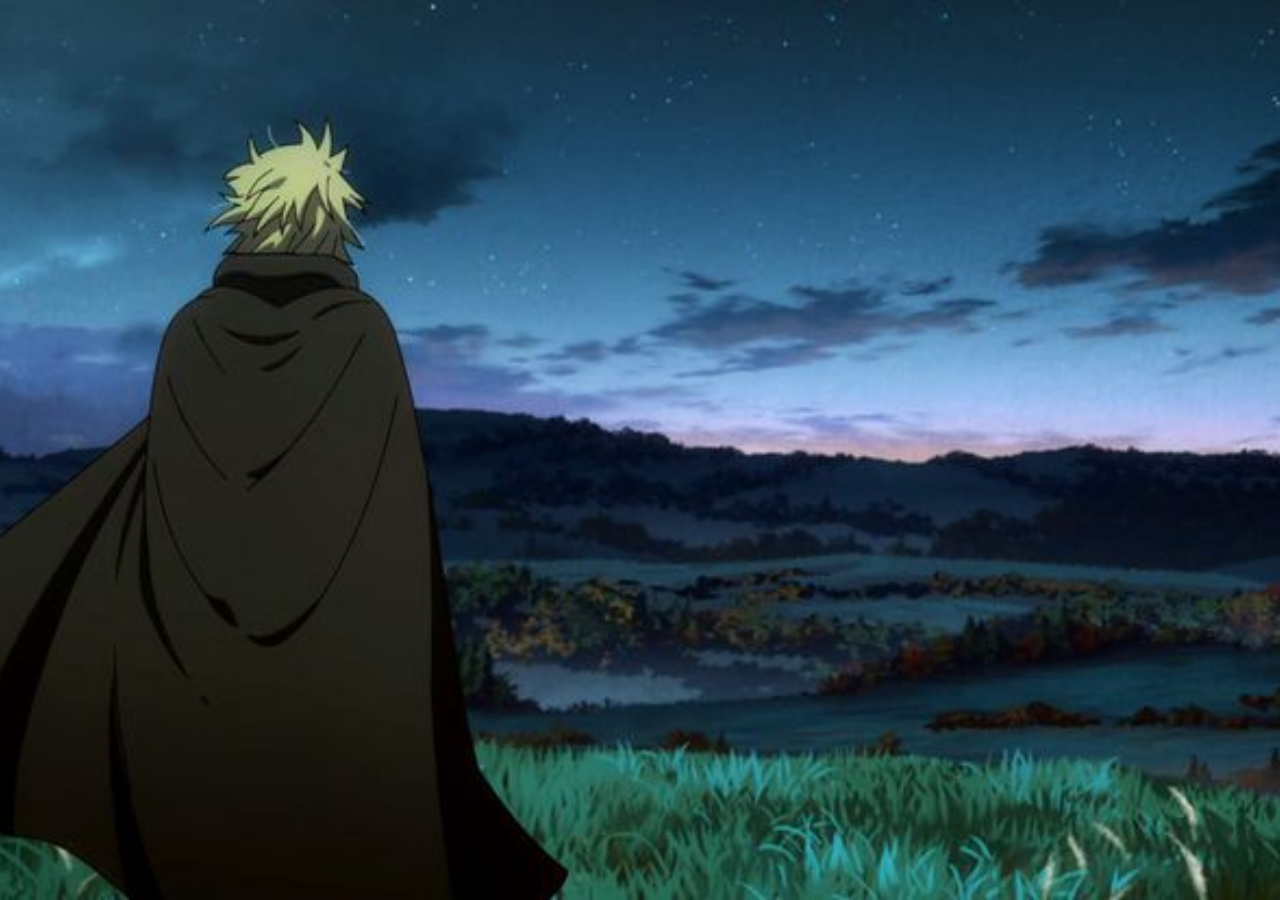
==== index.html @ 5a813673 "Fond d'écran" ====
<!DOCTYPE html>
<html lang="en">
<head>
    <meta charset="UTF-8">
    <meta name="viewport" content="width=device-width, initial-scale=1.0">
    <title>Document</title>
    <link rel="stylesheet" href="styles/styles.css">
</head>
<body>
    <header> 
     <img class="Vinland" src="img/Vinland.jpg" alt="Fond d'écran de Vinland Saga">
    </header>
</body>
</html>
---- styles/styles.css ----
html, body {
    height: 100%;
    margin: 0;
}

header {
    width: 100vw;
    height: 100vh;
    overflow: hidden;
}

.Vinland {
    display: block;
    width: 100%;
    height: 100%;
    object-fit: cover; /* conserve le ratio et couvre toute la zone */
}
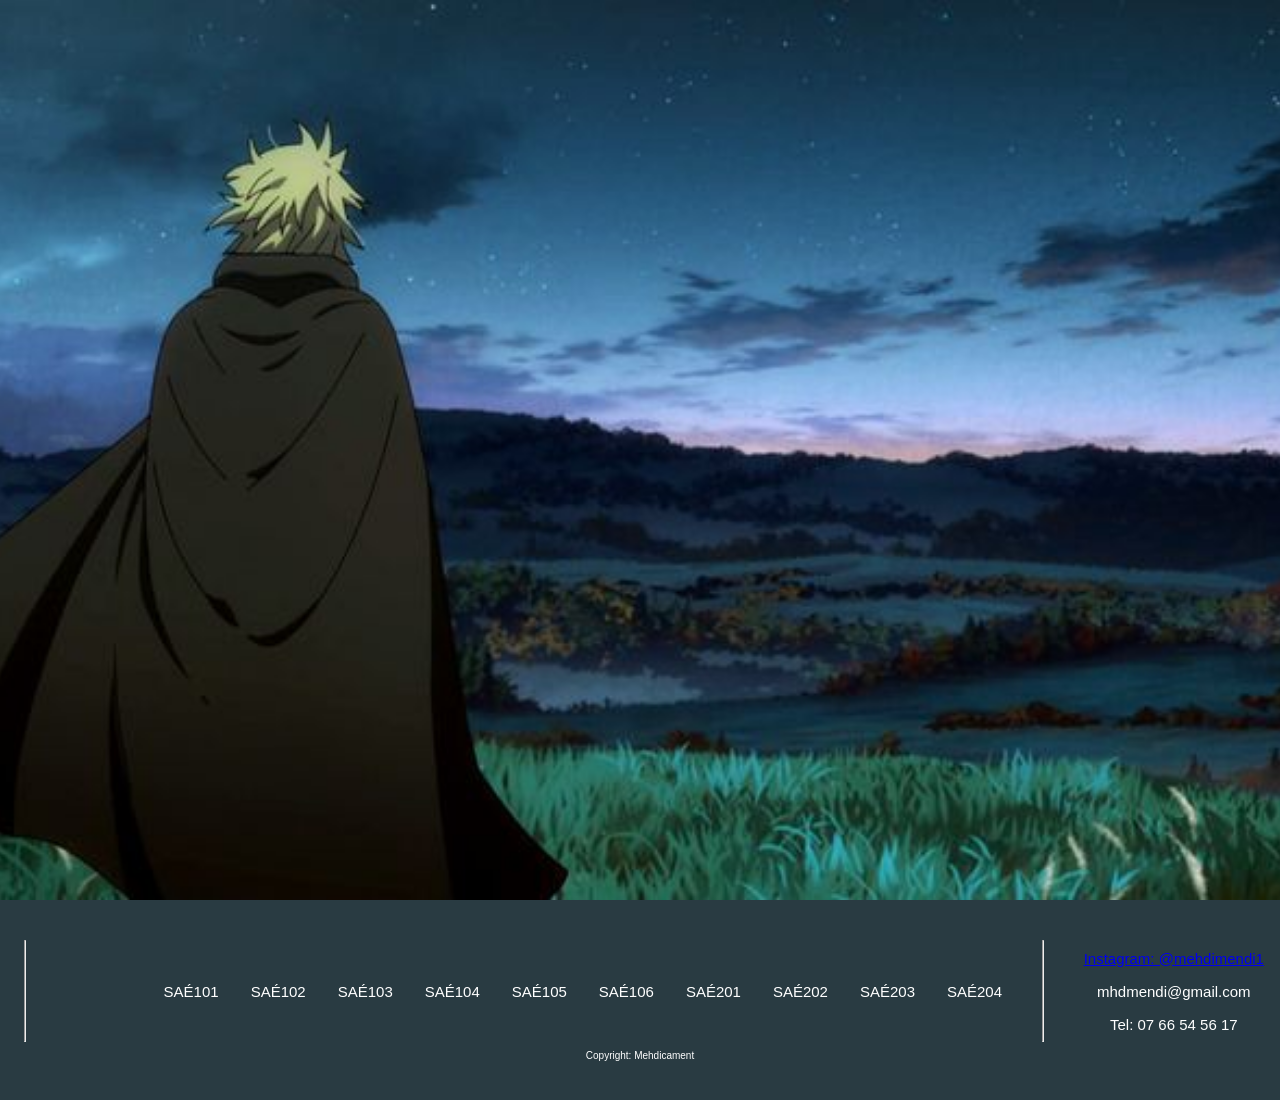
==== commit b8a3bbb7: "Modif taille" ====
--- a/index.html
+++ b/index.html
@@ -10,5 +10,37 @@
     <header> 
      <img class="Vinland" src="img/Vinland.jpg" alt="Fond d'écran de Vinland Saga">
     </header>
+    <!-- FOOTER -->
+    <footer>
+        <div class="flexfooter">
+            <div class="footerbutton1">
+
+
+            </div>
+            <hr class="blanc">
+            <div class="footersae">
+                <a href="sae.html?number=SAE1.01"><button class="footerelement">SAÉ101</button></a>
+                <a href="sae.html?number=SAE1.02"><button class="footerelement">SAÉ102</button></a>
+                <a href="sae.html?number=SAE1.03"><button class="footerelement">SAÉ103</button></a>
+                <a href="sae.html?number=SAE1.04"><button class="footerelement">SAÉ104</button></a>
+                <a href="sae.html?number=SAE1.05"><button class="footerelement">SAÉ105</button></a>
+                <a href="sae.html?number=SAE1.06"><button class="footerelement">SAÉ106</button></a>
+                <a href="sae.html?number=SAE2.01"><button class="footerelement">SAÉ201</button></a>
+                <a href="sae.html?number=SAE2.02"><button class="footerelement">SAÉ202</button></a>
+                <a href="sae.html?number=SAE2.03"><button class="footerelement">SAÉ203</button></a>
+                <a href="sae.html?number=SAE2.04"><button class="footerelement">SAÉ204</button></a>
+            </div>
+            <hr class="blanc">
+            <div class="footerbutton1">
+                <div class="footerelement"> <a href="https://www.instagram.com/mehdimendi1/">Instagram: @mehdimendi1</a></div>
+                <div class="footerelement">mhdmendi@gmail.com</div>
+                <div class="footerelement"> Tel: 07 66 54 56 17</div>
+            </div>
+        </div>
+        <div class="cr">Copyright: Mehdicament</div>
+    </footer>
+    <script src="js/dataSAE.js"></script>
+    <script src="js/scriptSAE.js"></script>
+    <script src="js/scriptbutton.js"></script>
 </body>
 </html>
--- a/styles/styles.css
+++ b/styles/styles.css
@@ -14,4 +14,56 @@
     width: 100%;
     height: 100%;
     object-fit: cover; /* conserve le ratio et couvre toute la zone */
+}
+footer {
+    /* margin-top: 128px; */
+    height: 200px;
+    background-color: #293B42;
+}
+
+.footerelement {
+    font-family: Arial, Helvetica, sans-serif;
+    color: white;
+    background-color: #293B42;
+    padding: 8px 16px;
+    border: 0px;
+    font-size: 15px;
+    cursor: pointer;
+    transition: 0.2s ease-in-out;
+}
+
+.footerelement:hover {
+    transform: translateY(-4px);
+}
+
+.footersae {
+    display: flex;
+    justify-content: center;
+    margin-left: 98px;
+}
+.footerbutton1 {
+    text-align: center;
+}
+
+.flexfooter {
+    display: flex;
+    justify-content: space-around;
+    align-items: center;
+    padding-top: 32px;
+}
+
+.cr {
+    text-align: center;
+    color: white;
+    font-family: Arial, Helvetica, sans-serif;
+    font-size: 10px;
+}
+
+.blanc {
+    background-color: white;
+    height: 100px;
+}
+
+img{
+    width: 100%;
 }
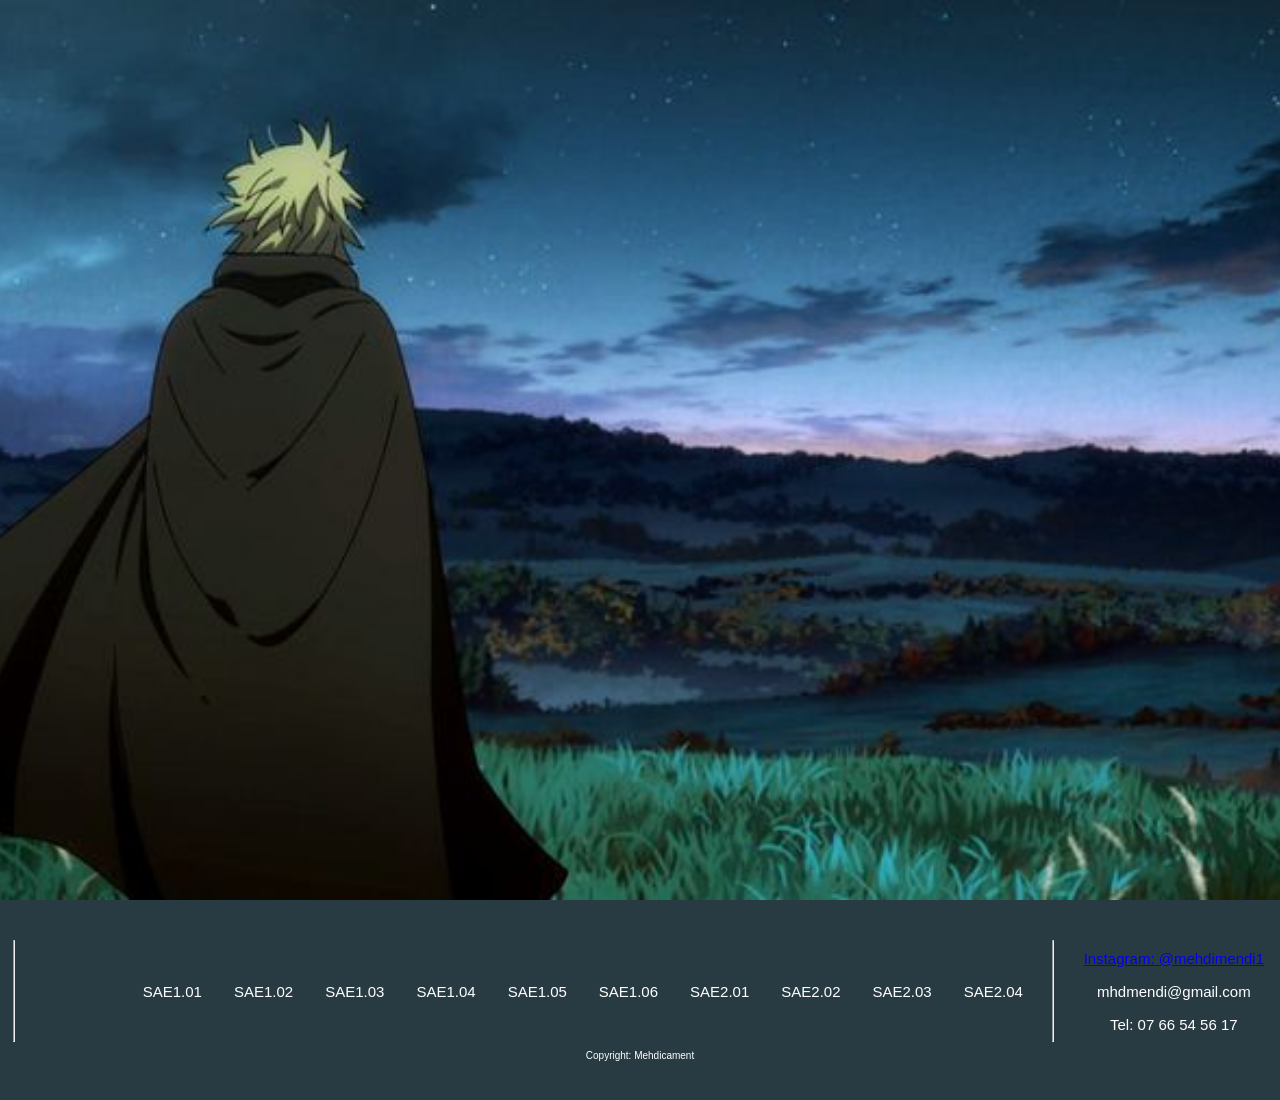
==== commit 5a5d28ea: "Ajout du JS Data.js + SAE" ====
--- a/index.html
+++ b/index.html
@@ -19,16 +19,6 @@
             </div>
             <hr class="blanc">
             <div class="footersae">
-                <a href="sae.html?number=SAE1.01"><button class="footerelement">SAÉ101</button></a>
-                <a href="sae.html?number=SAE1.02"><button class="footerelement">SAÉ102</button></a>
-                <a href="sae.html?number=SAE1.03"><button class="footerelement">SAÉ103</button></a>
-                <a href="sae.html?number=SAE1.04"><button class="footerelement">SAÉ104</button></a>
-                <a href="sae.html?number=SAE1.05"><button class="footerelement">SAÉ105</button></a>
-                <a href="sae.html?number=SAE1.06"><button class="footerelement">SAÉ106</button></a>
-                <a href="sae.html?number=SAE2.01"><button class="footerelement">SAÉ201</button></a>
-                <a href="sae.html?number=SAE2.02"><button class="footerelement">SAÉ202</button></a>
-                <a href="sae.html?number=SAE2.03"><button class="footerelement">SAÉ203</button></a>
-                <a href="sae.html?number=SAE2.04"><button class="footerelement">SAÉ204</button></a>
             </div>
             <hr class="blanc">
             <div class="footerbutton1">
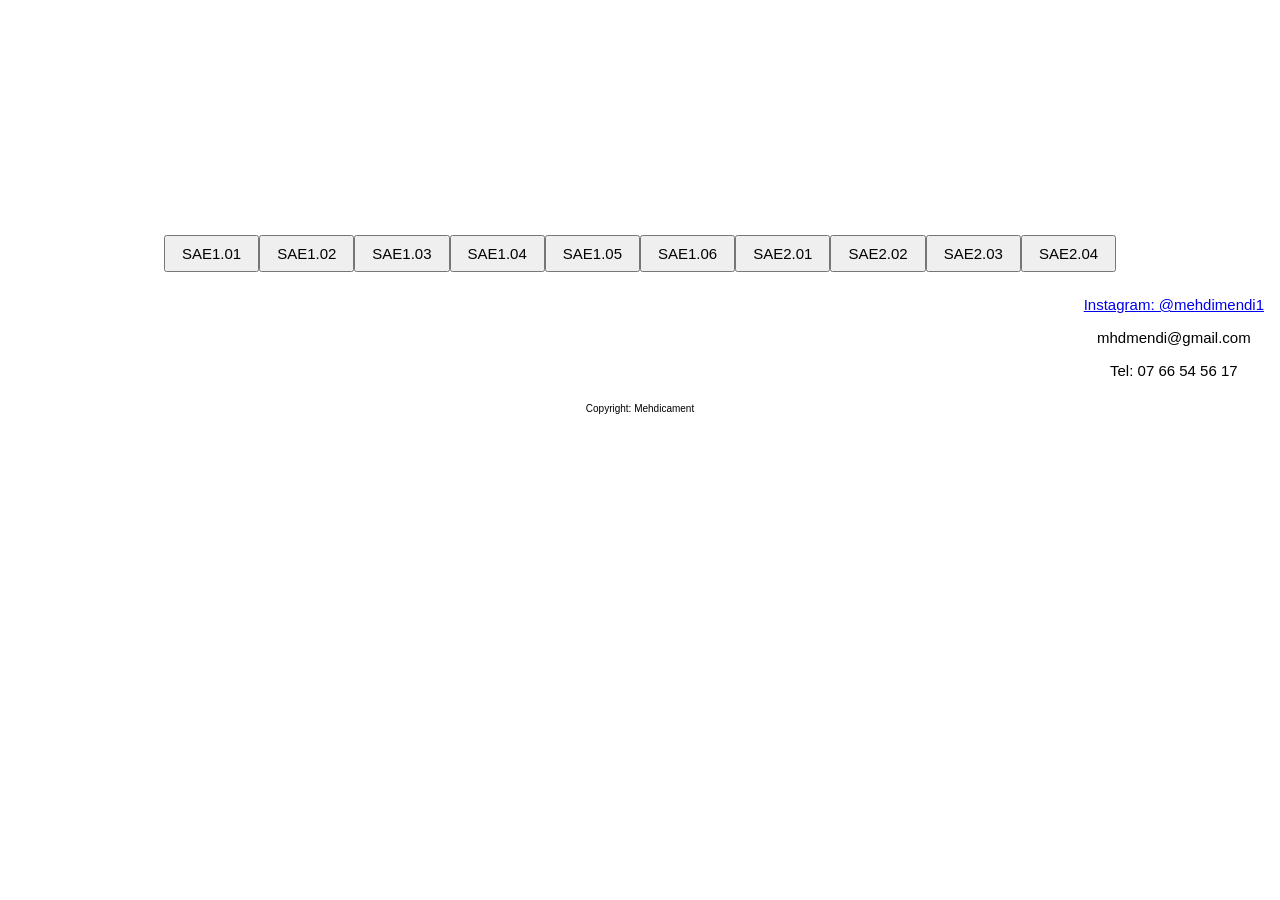
==== commit 8653c57d: "CSS update vidéo + footer" ====
--- a/index.html
+++ b/index.html
@@ -7,9 +7,11 @@
     <link rel="stylesheet" href="styles/styles.css">
 </head>
 <body>
-    <header> 
-     <img class="Vinland" src="img/Vinland.jpg" alt="Fond d'écran de Vinland Saga">
-    </header>
+        <video class="vinland" autoplay muted loop>
+    <source src="img/Vinland Saga 4K  Vinland Saga Live Wallpaper.mp4" type="video/mp4">
+</video>
+
+
     <!-- FOOTER -->
     <footer>
         <div class="flexfooter">
--- a/styles/styles.css
+++ b/styles/styles.css
@@ -3,6 +3,7 @@
     margin: 0;
 }
 
+/* Conteneur vidéo */
 header {
     width: 100vw;
     height: 100vh;
@@ -15,18 +16,20 @@
     height: 100%;
     object-fit: cover; /* conserve le ratio et couvre toute la zone */
 }
-footer {
-    /* margin-top: 128px; */
-    height: 200px;
-    background-color: #293B42;
 }
 
+/* Footer */
+footer {
+    background-color: #293B42;
+    max-width: 100vw;
+    padding: 16px;
+    color: white;
+}
+
+/* Éléments du footer */
 .footerelement {
     font-family: Arial, Helvetica, sans-serif;
-    color: white;
-    background-color: #293B42;
     padding: 8px 16px;
-    border: 0px;
     font-size: 15px;
     cursor: pointer;
     transition: 0.2s ease-in-out;
@@ -36,11 +39,12 @@
     transform: translateY(-4px);
 }
 
+/* Organisation */
 .footersae {
     display: flex;
     justify-content: center;
-    margin-left: 98px;
 }
+
 .footerbutton1 {
     text-align: center;
 }
@@ -50,20 +54,34 @@
     justify-content: space-around;
     align-items: center;
     padding-top: 32px;
+    flex-wrap: wrap;
+    gap: 16px;
 }
 
 .cr {
     text-align: center;
-    color: white;
     font-family: Arial, Helvetica, sans-serif;
     font-size: 10px;
+    margin-top: 16px;
 }
 
+/* Ligne blanche de séparation */
 .blanc {
     background-color: white;
-    height: 100px;
+    height: 1px;
+    border: none;
+    width: 80%;
+    margin: 16px auto;
 }
 
-img{
+/* Images */
+img {
     width: 100%;
+}
+
+/* Responsive : footer en colonne sur mobile */
+@media (max-width: 768px) {
+    .flexfooter {
+        flex-direction: column;
+    }
 }
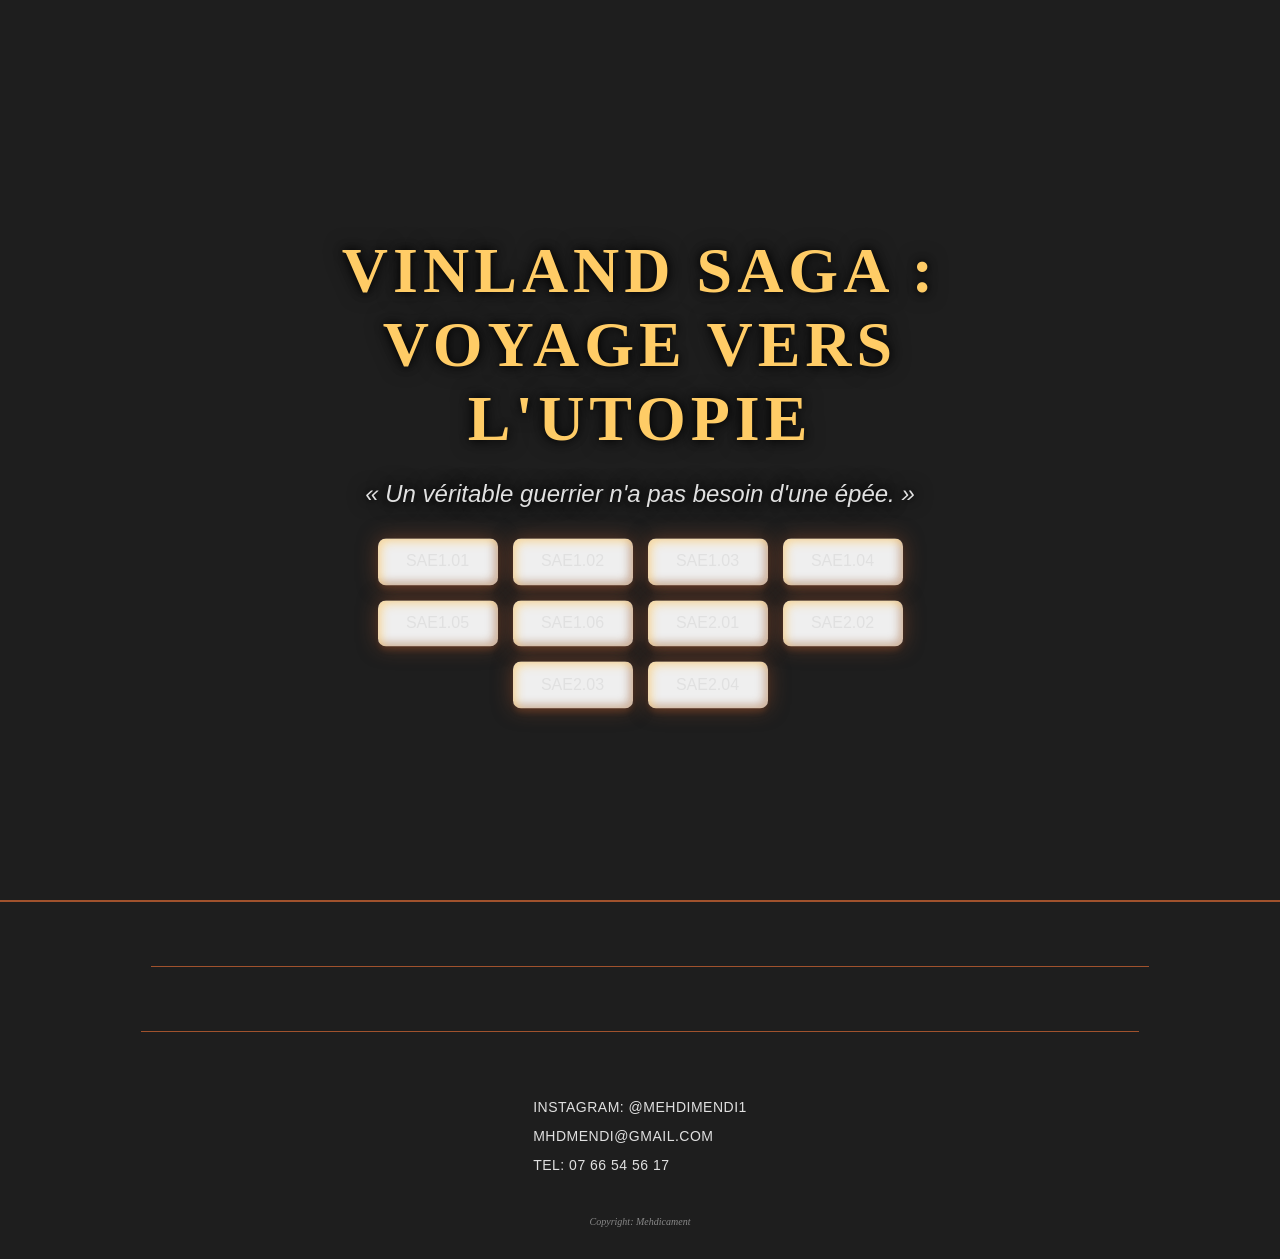
==== commit 2950687c: "modif du css/js/html" ====
--- a/index.html
+++ b/index.html
@@ -3,26 +3,43 @@
 <head>
     <meta charset="UTF-8">
     <meta name="viewport" content="width=device-width, initial-scale=1.0">
-    <title>Document</title>
-    <link rel="stylesheet" href="styles/styles.css">
+    <title>SAE - Vinland Saga</title>
+    <link rel="stylesheet" href="styles/styles.css"> 
 </head>
 <body>
+    
+    <header class="hero-section">
         <video class="vinland" autoplay muted loop>
-    <source src="img/Vinland Saga 4K  Vinland Saga Live Wallpaper.mp4" type="video/mp4">
-</video>
+            <source src="img/Vinland Saga 4K  Vinland Saga Live Wallpaper.mp4" type="video/mp4">
+        </video>
+        
+        <div class="hero-content">
+            <h1 class="main-title">VINLAND SAGA : VOYAGE VERS L'UTOPIE</h1>
+            <p class="subtitle">
+                « Un véritable guerrier n'a pas besoin d'une épée. »
+            </p>
+            
+            <div class="sae-buttons-container">
+                <div class="sae">
+                    </div>
+            </div>
+            
+        </div>
+        
+    </header>
 
-
-    <!-- FOOTER -->
     <footer>
         <div class="flexfooter">
             <div class="footerbutton1">
-
-
-            </div>
+                </div>
+            
             <hr class="blanc">
+            
             <div class="footersae">
-            </div>
+                </div>
+            
             <hr class="blanc">
+            
             <div class="footerbutton1">
                 <div class="footerelement"> <a href="https://www.instagram.com/mehdimendi1/">Instagram: @mehdimendi1</a></div>
                 <div class="footerelement">mhdmendi@gmail.com</div>
@@ -31,8 +48,8 @@
         </div>
         <div class="cr">Copyright: Mehdicament</div>
     </footer>
-    <script src="js/dataSAE.js"></script>
-    <script src="js/scriptSAE.js"></script>
-    <script src="js/scriptbutton.js"></script>
+    
+   <script src="js/dataSAE.js"></script>
+    <script src="js/scriptbutton.js"></script> 
 </body>
 </html>
--- a/styles/styles.css
+++ b/styles/styles.css
@@ -1,87 +1,268 @@
+/* ==================================== */
+/* ⚔️ THÈME VINLAND SAGA (index.html) 🛡️  */
+/* ==================================== */
+
+/* Couleurs et Polices pour cohérence */
+:root {
+    --color-background-dark: #1e1e1e; /* Noir profond */
+    --color-text-light: #e0e0e0; /* Blanc cassé / Os */
+    --color-accent-brown: #a0522d; /* Sienna / Brun rustique */
+    --color-highlight-gold: #ffcc66; /* Doré pâle */
+    --font-primary: 'Arial', Helvetica, sans-serif;
+    --font-secondary: 'Georgia', serif; 
+}
+
 html, body {
     height: 100%;
     margin: 0;
-}
-
-/* Conteneur vidéo */
-header {
+    background-color: var(--color-background-dark);
+    color: var(--color-text-light);
+    font-family: var(--font-primary);
+}
+
+/* ------------------------------------ */
+/* SECTION HEADER/VIDEO */
+/* ------------------------------------ */
+
+/* Conteneur vidéo (Header) */
+header.hero-section {
+    position: relative; /* Conteneur pour le contenu absolu */
     width: 100vw;
     height: 100vh;
     overflow: hidden;
 }
 
-.Vinland {
-    display: block;
+video {
     width: 100%;
     height: 100%;
-    object-fit: cover; /* conserve le ratio et couvre toute la zone */
-}
-}
-
-/* Footer */
+    object-fit: cover;
+    filter: brightness(75%) contrast(110%);
+    
+    position: absolute;
+    top: 0;
+    left: 0;
+    z-index: 1; 
+}
+
+/* Cadre autour de la vidéo */
+.vinland {
+    border-radius: 0;
+    box-shadow: 0 4px 30px rgba(0,0,0,0.8);
+}
+
+/* Contenu du Hero (texte) */
+.hero-content {
+    position: absolute;
+    top: 50%;
+    left: 50%;
+    transform: translate(-50%, -50%); /* Centrage parfait */
+    z-index: 10; /* Au-dessus de la vidéo */
+    text-align: center;
+    color: var(--color-text-light); 
+    text-shadow: 0 0 10px rgba(0, 0, 0, 0.9), 0 0 20px rgba(0, 0, 0, 0.7);
+    max-width: 90%;
+}
+
+.main-title {
+    font-family: var(--font-secondary);
+    font-size: clamp(2em, 5vw, 4em); /* Taille adaptative */
+    color: var(--color-highlight-gold);
+    margin-bottom: 0.2em;
+    text-transform: uppercase;
+    letter-spacing: 5px;
+}
+
+.subtitle {
+    font-style: italic;
+    font-size: clamp(1em, 2vw, 1.5em);
+    color: var(--color-text-light);
+}
+
+/* ------------------------------------ */
+/* BOUTONS SAE STYLISÉS (GROS BOUTONS) */
+/* ------------------------------------ */
+
+.sae-buttons-container {
+    margin-top: 30px;
+    /* Si vous voulez que les boutons soient sur une seule ligne (ajuster si vous avez trop de SAE) */
+    display: flex;
+    justify-content: center;
+    flex-wrap: wrap; 
+    gap: 15px;
+}
+
+/* Classe ciblée par scriptbutton.js pour le conteneur des gros boutons */
+.sae {
+    display: flex;
+    justify-content: center;
+    flex-wrap: wrap;
+    gap: 15px;
+}
+
+/* Style Rustique-Épique pour les boutons de la page d'accueil (.SAEbouton) */
+.SAEbouton {
+    /* Couleurs adaptées au thème Vinland Saga */
+    --clr-font-main: var(--color-background-dark);
+    --btn-bg-1: #8b4513; /* Brun Terre (plus clair) */
+    --btn-bg-2: var(--color-accent-brown); /* Brun Rustique (plus foncé) */
+    --btn-bg-color: var(--color-text-light); /* Couleur du texte (os/clair) */
+    --radii: 0.5em;
+
+    /* Propriétés du style "Uiverse" adapté */
+    cursor: pointer;
+    padding: 0.9em 1.4em;
+    min-width: 120px;
+    min-height: 44px;
+    font-size: var(--size, 1rem);
+    font-weight: 500;
+    transition: 0.8s;
+    background-size: 280% auto;
+    background-image: linear-gradient(
+        325deg,
+        var(--btn-bg-2) 0%,
+        var(--btn-bg-1) 55%,
+        var(--btn-bg-2) 90%
+    );
+    border: none;
+    border-radius: var(--radii);
+    color: var(--btn-bg-color);
+    text-transform: uppercase;
+    
+    box-shadow:
+        0px 0px 20px rgba(160, 82, 45, 0.5), 
+        0px 5px 5px -1px rgba(160, 82, 45, 0.25),
+        inset 4px 4px 8px rgba(255, 204, 102, 0.5), 
+        inset -4px -4px 8px rgba(139, 69, 19, 0.35); 
+}
+
+.SAEbouton:hover {
+    background-position: right top;
+}
+
+.SAEbouton:is(:focus, :focus-visible, :active) {
+    outline: none;
+    box-shadow:
+        0 0 0 3px var(--btn-bg-color),
+        0 0 0 6px var(--btn-bg-2);
+}
+
+@media (prefers-reduced-motion: reduce) {
+    .SAEbouton {
+        transition: linear;
+    }
+}
+
+
+/* ------------------------------------ */
+/* FOOTER ET NAVIGATION */
+/* ------------------------------------ */
+
 footer {
-    background-color: #293B42;
+    background-color: var(--color-background-dark);
     max-width: 100vw;
-    padding: 16px;
-    color: white;
-}
-
-/* Éléments du footer */
+    padding: 32px 16px; 
+    color: var(--color-text-light);
+    border-top: 2px solid var(--color-accent-brown);
+}
+
+/* Ligne de séparation */
+.blanc {
+    background-color: var(--color-accent-brown);
+    height: 1px;
+    border: none;
+    width: 80%;
+    margin: 16px auto;
+}
+
+.flexfooter {
+    display: flex;
+    justify-content: space-around;
+    align-items: flex-start;
+    padding-top: 16px;
+    flex-wrap: wrap;
+    gap: 32px;
+}
+
+/* Conteneur des petits boutons de navigation SAE dans le footer */
+.footersae {
+    display: flex;
+    justify-content: center;
+    flex-wrap: wrap; 
+    max-width: 600px;
+}
+
+/* Contact / Texte */
+.footerbutton1 {
+    text-align: center;
+    padding: 10px;
+}
+.footerbutton1 .footerelement {
+    background: none; 
+    border: none;
+    padding: 4px 8px;
+    text-align: left;
+    display: block;
+    color: var(--color-text-light);
+    font-size: 14px;
+    cursor: default;
+    transition: none;
+}
+.footerbutton1 a {
+    color: var(--color-text-light);
+    text-decoration: none;
+}
+
+/* Style des petits boutons/liens simples du footer */
+/* Ceci est la classe pour les liens dans le footerbutton1 et footersae */
 .footerelement {
-    font-family: Arial, Helvetica, sans-serif;
+    font-family: var(--font-primary);
     padding: 8px 16px;
     font-size: 15px;
     cursor: pointer;
     transition: 0.2s ease-in-out;
+    
+    background-color: var(--color-accent-brown);
+    color: var(--color-text-light);
+    border: 1px solid var(--color-highlight-gold); 
+    text-transform: uppercase;
+    letter-spacing: 0.5px;
+    text-decoration: none; /* Ajout pour les liens */
+    margin: 5px; /* Espace entre les petits boutons */
 }
 
 .footerelement:hover {
-    transform: translateY(-4px);
-}
-
-/* Organisation */
-.footersae {
-    display: flex;
-    justify-content: center;
-}
-
-.footerbutton1 {
-    text-align: center;
-}
-
-.flexfooter {
-    display: flex;
-    justify-content: space-around;
-    align-items: center;
-    padding-top: 32px;
-    flex-wrap: wrap;
-    gap: 16px;
-}
-
+    transform: translateY(-2px) scale(1.05);
+    background-color: #8b4513; 
+    box-shadow: 0 4px 8px rgba(0,0,0,0.5);
+}
+
+/* Crédits */
 .cr {
     text-align: center;
-    font-family: Arial, Helvetica, sans-serif;
+    font-family: var(--font-secondary);
     font-size: 10px;
-    margin-top: 16px;
-}
-
-/* Ligne blanche de séparation */
-.blanc {
-    background-color: white;
-    height: 1px;
-    border: none;
-    width: 80%;
-    margin: 16px auto;
-}
-
-/* Images */
-img {
-    width: 100%;
-}
-
-/* Responsive : footer en colonne sur mobile */
+    margin-top: 24px;
+    color: #888;
+    font-style: italic;
+}
+
+
+/* ------------------------------------ */
+/* RESPONSIVE */
+/* ------------------------------------ */
+
 @media (max-width: 768px) {
     .flexfooter {
         flex-direction: column;
     }
+    .footersae {
+        width: 100%; 
+    }
+    .main-title {
+        font-size: 2.5em;
+        letter-spacing: 3px;
+    }
+    .subtitle {
+        font-size: 1.2em;
+    }
 }
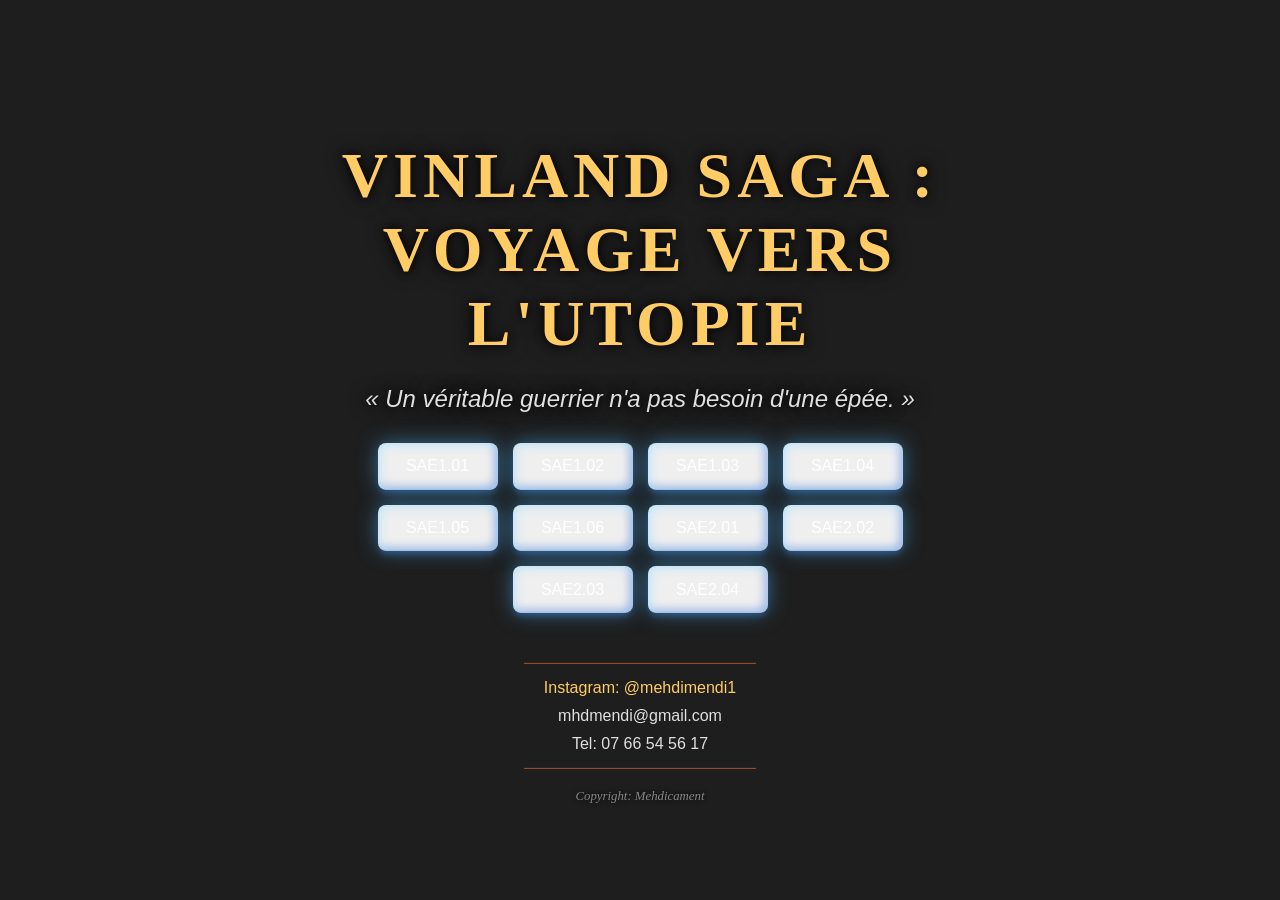
==== commit 421a1861: "Modification du css/html Probleme d'en tête" ====
--- a/index.html
+++ b/index.html
@@ -24,32 +24,18 @@
                     </div>
             </div>
             
+            <div class="contact-info">
+                <div class="contact-element"> <a href="https://www.instagram.com/mehdimendi1/">Instagram: @mehdimendi1</a></div>
+                <div class="contact-element">mhdmendi@gmail.com</div>
+                <div class="contact-element"> Tel: 07 66 54 56 17</div>
+            </div>
+            
+            <div class="cr">Copyright: Mehdicament</div>
         </div>
         
     </header>
 
-    <footer>
-        <div class="flexfooter">
-            <div class="footerbutton1">
-                </div>
-            
-            <hr class="blanc">
-            
-            <div class="footersae">
-                </div>
-            
-            <hr class="blanc">
-            
-            <div class="footerbutton1">
-                <div class="footerelement"> <a href="https://www.instagram.com/mehdimendi1/">Instagram: @mehdimendi1</a></div>
-                <div class="footerelement">mhdmendi@gmail.com</div>
-                <div class="footerelement"> Tel: 07 66 54 56 17</div>
-            </div>
-        </div>
-        <div class="cr">Copyright: Mehdicament</div>
-    </footer>
-    
-   <script src="js/dataSAE.js"></script>
+    <script src="js/dataSAE.js"></script>
     <script src="js/scriptbutton.js"></script> 
 </body>
 </html>
--- a/styles/styles.css
+++ b/styles/styles.css
@@ -4,10 +4,10 @@
 
 /* Couleurs et Polices pour cohérence */
 :root {
-    --color-background-dark: #1e1e1e; /* Noir profond */
-    --color-text-light: #e0e0e0; /* Blanc cassé / Os */
-    --color-accent-brown: #a0522d; /* Sienna / Brun rustique */
-    --color-highlight-gold: #ffcc66; /* Doré pâle */
+    --color-background-dark: #1e1e1e; 
+    --color-text-light: #e0e0e0; 
+    --color-accent-brown: #a0522d; 
+    --color-highlight-gold: #ffcc66; 
     --font-primary: 'Arial', Helvetica, sans-serif;
     --font-secondary: 'Georgia', serif; 
 }
@@ -26,7 +26,7 @@
 
 /* Conteneur vidéo (Header) */
 header.hero-section {
-    position: relative; /* Conteneur pour le contenu absolu */
+    position: relative; 
     width: 100vw;
     height: 100vh;
     overflow: hidden;
@@ -44,19 +44,18 @@
     z-index: 1; 
 }
 
-/* Cadre autour de la vidéo */
 .vinland {
     border-radius: 0;
     box-shadow: 0 4px 30px rgba(0,0,0,0.8);
 }
 
-/* Contenu du Hero (texte) */
+/* Contenu du Hero (texte + contact) */
 .hero-content {
     position: absolute;
     top: 50%;
     left: 50%;
-    transform: translate(-50%, -50%); /* Centrage parfait */
-    z-index: 10; /* Au-dessus de la vidéo */
+    transform: translate(-50%, -50%); 
+    z-index: 10;
     text-align: center;
     color: var(--color-text-light); 
     text-shadow: 0 0 10px rgba(0, 0, 0, 0.9), 0 0 20px rgba(0, 0, 0, 0.7);
@@ -65,7 +64,7 @@
 
 .main-title {
     font-family: var(--font-secondary);
-    font-size: clamp(2em, 5vw, 4em); /* Taille adaptative */
+    font-size: clamp(2em, 5vw, 4em);
     color: var(--color-highlight-gold);
     margin-bottom: 0.2em;
     text-transform: uppercase;
@@ -76,22 +75,21 @@
     font-style: italic;
     font-size: clamp(1em, 2vw, 1.5em);
     color: var(--color-text-light);
-}
-
-/* ------------------------------------ */
-/* BOUTONS SAE STYLISÉS (GROS BOUTONS) */
+    margin-bottom: 30px; 
+}
+
+/* ------------------------------------ */
+/* STYLE DES BOUTONS SAE (GROS BOUTONS) */
+/* Applique le style UIVERSE Bleu/Cyan */
 /* ------------------------------------ */
 
 .sae-buttons-container {
     margin-top: 30px;
-    /* Si vous voulez que les boutons soient sur une seule ligne (ajuster si vous avez trop de SAE) */
+    margin-bottom: 30px; 
     display: flex;
     justify-content: center;
-    flex-wrap: wrap; 
-    gap: 15px;
-}
-
-/* Classe ciblée par scriptbutton.js pour le conteneur des gros boutons */
+}
+
 .sae {
     display: flex;
     justify-content: center;
@@ -99,165 +97,103 @@
     gap: 15px;
 }
 
-/* Style Rustique-Épique pour les boutons de la page d'accueil (.SAEbouton) */
 .SAEbouton {
-    /* Couleurs adaptées au thème Vinland Saga */
-    --clr-font-main: var(--color-background-dark);
-    --btn-bg-1: #8b4513; /* Brun Terre (plus clair) */
-    --btn-bg-2: var(--color-accent-brown); /* Brun Rustique (plus foncé) */
-    --btn-bg-color: var(--color-text-light); /* Couleur du texte (os/clair) */
-    --radii: 0.5em;
-
-    /* Propriétés du style "Uiverse" adapté */
-    cursor: pointer;
-    padding: 0.9em 1.4em;
-    min-width: 120px;
-    min-height: 44px;
-    font-size: var(--size, 1rem);
-    font-weight: 500;
-    transition: 0.8s;
-    background-size: 280% auto;
-    background-image: linear-gradient(
-        325deg,
-        var(--btn-bg-2) 0%,
-        var(--btn-bg-1) 55%,
-        var(--btn-bg-2) 90%
-    );
-    border: none;
-    border-radius: var(--radii);
-    color: var(--btn-bg-color);
-    text-transform: uppercase;
-    
-    box-shadow:
-        0px 0px 20px rgba(160, 82, 45, 0.5), 
-        0px 5px 5px -1px rgba(160, 82, 45, 0.25),
-        inset 4px 4px 8px rgba(255, 204, 102, 0.5), 
-        inset -4px -4px 8px rgba(139, 69, 19, 0.35); 
+  /* From Uiverse.io by Allyhere */
+  --clr-font-main: hsla(0 0% 20% / 100);
+  --btn-bg-1: hsla(194 100% 69% / 1); /* Bleu/Cyan clair */
+  --btn-bg-2: hsla(217 100% 56% / 1); /* Bleu vif */
+  --btn-bg-color: hsla(360 100% 100% / 1);
+  --radii: 0.5em;
+  
+  cursor: pointer;
+  padding: 0.9em 1.4em;
+  min-width: 120px;
+  min-height: 44px;
+  font-size: var(--size, 1rem);
+  font-weight: 500;
+  transition: 0.8s;
+  background-size: 280% auto;
+  background-image: linear-gradient(
+    325deg,
+    var(--btn-bg-2) 0%,
+    var(--btn-bg-1) 55%,
+    var(--btn-bg-2) 90%
+  );
+  border: none;
+  border-radius: var(--radii);
+  color: var(--btn-bg-color);
+  text-transform: uppercase;
+  
+  box-shadow:
+    0px 0px 20px rgba(71, 184, 255, 0.5),
+    0px 5px 5px -1px rgba(58, 125, 233, 0.25),
+    inset 4px 4px 8px rgba(175, 230, 255, 0.5),
+    inset -4px -4px 8px rgba(19, 95, 216, 0.35);
 }
 
 .SAEbouton:hover {
-    background-position: right top;
+  background-position: right top;
 }
 
 .SAEbouton:is(:focus, :focus-visible, :active) {
-    outline: none;
-    box-shadow:
-        0 0 0 3px var(--btn-bg-color),
-        0 0 0 6px var(--btn-bg-2);
+  outline: none;
+  box-shadow:
+    0 0 0 3px var(--btn-bg-color),
+    0 0 0 6px var(--btn-bg-2);
 }
 
 @media (prefers-reduced-motion: reduce) {
-    .SAEbouton {
-        transition: linear;
-    }
-}
-
-
-/* ------------------------------------ */
-/* FOOTER ET NAVIGATION */
-/* ------------------------------------ */
-
-footer {
-    background-color: var(--color-background-dark);
-    max-width: 100vw;
-    padding: 32px 16px; 
-    color: var(--color-text-light);
-    border-top: 2px solid var(--color-accent-brown);
-}
-
-/* Ligne de séparation */
-.blanc {
-    background-color: var(--color-accent-brown);
-    height: 1px;
-    border: none;
-    width: 80%;
-    margin: 16px auto;
-}
-
-.flexfooter {
-    display: flex;
-    justify-content: space-around;
-    align-items: flex-start;
-    padding-top: 16px;
-    flex-wrap: wrap;
-    gap: 32px;
-}
-
-/* Conteneur des petits boutons de navigation SAE dans le footer */
-.footersae {
-    display: flex;
-    justify-content: center;
-    flex-wrap: wrap; 
-    max-width: 600px;
-}
-
-/* Contact / Texte */
-.footerbutton1 {
-    text-align: center;
-    padding: 10px;
-}
-.footerbutton1 .footerelement {
-    background: none; 
-    border: none;
-    padding: 4px 8px;
-    text-align: left;
-    display: block;
-    color: var(--color-text-light);
-    font-size: 14px;
-    cursor: default;
-    transition: none;
-}
-.footerbutton1 a {
-    color: var(--color-text-light);
+  .SAEbouton {
+    transition: linear;
+  }
+}
+
+
+/* ------------------------------------ */
+/* STYLE DES COORDONNÉES */
+/* ------------------------------------ */
+
+.contact-info {
+    margin-top: 20px;
+    padding: 10px 0;
+    border-top: 1px solid var(--color-accent-brown);
+    border-bottom: 1px solid var(--color-accent-brown);
+    display: inline-block; 
+}
+
+.contact-element {
+    font-family: var(--font-primary);
+    font-size: 1em;
+    padding: 5px 20px;
+    color: var(--color-text-light);
+    text-shadow: none; 
+}
+
+.contact-element a {
+    color: var(--color-highlight-gold);
     text-decoration: none;
-}
-
-/* Style des petits boutons/liens simples du footer */
-/* Ceci est la classe pour les liens dans le footerbutton1 et footersae */
-.footerelement {
-    font-family: var(--font-primary);
-    padding: 8px 16px;
-    font-size: 15px;
-    cursor: pointer;
-    transition: 0.2s ease-in-out;
-    
-    background-color: var(--color-accent-brown);
-    color: var(--color-text-light);
-    border: 1px solid var(--color-highlight-gold); 
-    text-transform: uppercase;
-    letter-spacing: 0.5px;
-    text-decoration: none; /* Ajout pour les liens */
-    margin: 5px; /* Espace entre les petits boutons */
-}
-
-.footerelement:hover {
-    transform: translateY(-2px) scale(1.05);
-    background-color: #8b4513; 
-    box-shadow: 0 4px 8px rgba(0,0,0,0.5);
+    transition: color 0.3s;
+}
+
+.contact-element a:hover {
+    color: var(--color-text-light);
 }
 
 /* Crédits */
 .cr {
-    text-align: center;
     font-family: var(--font-secondary);
-    font-size: 10px;
-    margin-top: 24px;
+    font-size: 0.8em;
+    margin-top: 20px;
     color: #888;
     font-style: italic;
-}
-
+    text-shadow: 0 0 5px rgba(0, 0, 0, 0.8);
+}
 
 /* ------------------------------------ */
 /* RESPONSIVE */
 /* ------------------------------------ */
 
 @media (max-width: 768px) {
-    .flexfooter {
-        flex-direction: column;
-    }
-    .footersae {
-        width: 100%; 
-    }
     .main-title {
         font-size: 2.5em;
         letter-spacing: 3px;
@@ -265,4 +201,8 @@
     .subtitle {
         font-size: 1.2em;
     }
+    .contact-element {
+        font-size: 0.9em;
+        padding: 3px 10px;
+    }
 }
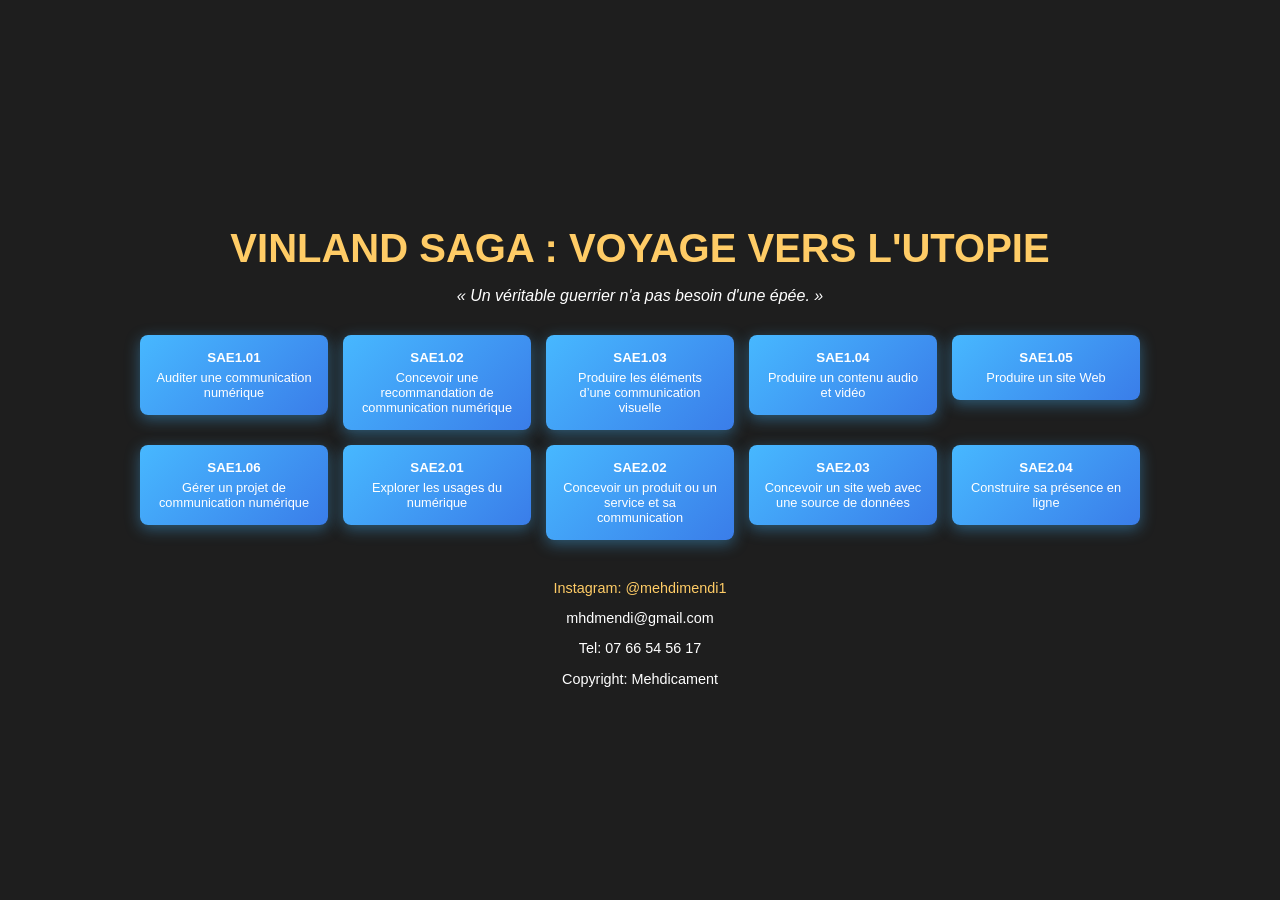
==== commit 0bef9ad8: "MAJ CSS/HTML/JS modif des boutons car pas ergonomiques" ====
--- a/index.html
+++ b/index.html
@@ -1,13 +1,18 @@
 <!DOCTYPE html>
-<html lang="en">
+<html lang="fr">
 <head>
     <meta charset="UTF-8">
     <meta name="viewport" content="width=device-width, initial-scale=1.0">
-    <title>SAE - Vinland Saga</title>
+    <title>Portfolio - Vinland Saga</title>
     <link rel="stylesheet" href="styles/styles.css"> 
+    <script>
+        // Ce script répare le bug visuel quand on revient en arrière
+        window.addEventListener('pageshow', (event) => {
+            if (event.persisted) window.location.reload();
+        });
+    </script>
 </head>
 <body>
-    
     <header class="hero-section">
         <video class="vinland" autoplay muted loop>
             <source src="img/Vinland Saga 4K  Vinland Saga Live Wallpaper.mp4" type="video/mp4">
@@ -15,24 +20,19 @@
         
         <div class="hero-content">
             <h1 class="main-title">VINLAND SAGA : VOYAGE VERS L'UTOPIE</h1>
-            <p class="subtitle">
-                « Un véritable guerrier n'a pas besoin d'une épée. »
-            </p>
+            <p class="subtitle">« Un véritable guerrier n'a pas besoin d'une épée. »</p>
             
-            <div class="sae-buttons-container">
-                <div class="sae">
-                    </div>
+            <div class="sae-container">
+                <div class="sae"></div>
             </div>
             
             <div class="contact-info">
-                <div class="contact-element"> <a href="https://www.instagram.com/mehdimendi1/">Instagram: @mehdimendi1</a></div>
-                <div class="contact-element">mhdmendi@gmail.com</div>
-                <div class="contact-element"> Tel: 07 66 54 56 17</div>
+                <p><a href="https://www.instagram.com/mehdimendi1/">Instagram: @mehdimendi1</a></p>
+                <p>mhdmendi@gmail.com</p>
+                <p>Tel: 07 66 54 56 17</p>
+                <p class="cr">Copyright: Mehdicament</p>
             </div>
-            
-            <div class="cr">Copyright: Mehdicament</div>
         </div>
-        
     </header>
 
     <script src="js/dataSAE.js"></script>
--- a/styles/styles.css
+++ b/styles/styles.css
@@ -1,208 +1,41 @@
-/* ==================================== */
-/* ⚔️ THÈME VINLAND SAGA (index.html) 🛡️  */
-/* ==================================== */
+/* --- CONFIGURATION GÉNÉRALE --- */
+body, html { margin: 0; padding: 0; height: 100%; font-family: Arial, sans-serif; background: #1e1e1e; overflow-x: hidden; }
 
-/* Couleurs et Polices pour cohérence */
-:root {
-    --color-background-dark: #1e1e1e; 
-    --color-text-light: #e0e0e0; 
-    --color-accent-brown: #a0522d; 
-    --color-highlight-gold: #ffcc66; 
-    --font-primary: 'Arial', Helvetica, sans-serif;
-    --font-secondary: 'Georgia', serif; 
-}
+/* --- SECTION VIDÉO ET CONTENU --- */
+.hero-section { position: relative; height: 100vh; width: 100vw; display: flex; align-items: center; justify-content: center; }
+.vinland { position: absolute; width: 100%; height: 100%; object-fit: cover; z-index: 1; filter: brightness(0.5); }
+.hero-content { position: relative; z-index: 10; text-align: center; color: white; width: 90%; }
 
-html, body {
-    height: 100%;
-    margin: 0;
-    background-color: var(--color-background-dark);
-    color: var(--color-text-light);
-    font-family: var(--font-primary);
-}
+/* --- TITRES --- */
+.main-title { color: #ffcc66; font-size: 2.5rem; margin-bottom: 10px; }
+.subtitle { font-style: italic; margin-bottom: 30px; }
 
-/* ------------------------------------ */
-/* SECTION HEADER/VIDEO */
-/* ------------------------------------ */
-
-/* Conteneur vidéo (Header) */
-header.hero-section {
-    position: relative; 
-    width: 100vw;
-    height: 100vh;
-    overflow: hidden;
-}
-
-video {
-    width: 100%;
-    height: 100%;
-    object-fit: cover;
-    filter: brightness(75%) contrast(110%);
-    
-    position: absolute;
-    top: 0;
-    left: 0;
-    z-index: 1; 
-}
-
-.vinland {
-    border-radius: 0;
-    box-shadow: 0 4px 30px rgba(0,0,0,0.8);
-}
-
-/* Contenu du Hero (texte + contact) */
-.hero-content {
-    position: absolute;
-    top: 50%;
-    left: 50%;
-    transform: translate(-50%, -50%); 
-    z-index: 10;
-    text-align: center;
-    color: var(--color-text-light); 
-    text-shadow: 0 0 10px rgba(0, 0, 0, 0.9), 0 0 20px rgba(0, 0, 0, 0.7);
-    max-width: 90%;
-}
-
-.main-title {
-    font-family: var(--font-secondary);
-    font-size: clamp(2em, 5vw, 4em);
-    color: var(--color-highlight-gold);
-    margin-bottom: 0.2em;
-    text-transform: uppercase;
-    letter-spacing: 5px;
-}
-
-.subtitle {
-    font-style: italic;
-    font-size: clamp(1em, 2vw, 1.5em);
-    color: var(--color-text-light);
-    margin-bottom: 30px; 
-}
-
-/* ------------------------------------ */
-/* STYLE DES BOUTONS SAE (GROS BOUTONS) */
-/* Applique le style UIVERSE Bleu/Cyan */
-/* ------------------------------------ */
-
-.sae-buttons-container {
-    margin-top: 30px;
-    margin-bottom: 30px; 
-    display: flex;
-    justify-content: center;
-}
-
-.sae {
-    display: flex;
-    justify-content: center;
-    flex-wrap: wrap;
-    gap: 15px;
-}
-
-.SAEbouton {
-  /* From Uiverse.io by Allyhere */
-  --clr-font-main: hsla(0 0% 20% / 100);
-  --btn-bg-1: hsla(194 100% 69% / 1); /* Bleu/Cyan clair */
-  --btn-bg-2: hsla(217 100% 56% / 1); /* Bleu vif */
-  --btn-bg-color: hsla(360 100% 100% / 1);
-  --radii: 0.5em;
-  
-  cursor: pointer;
-  padding: 0.9em 1.4em;
-  min-width: 120px;
-  min-height: 44px;
-  font-size: var(--size, 1rem);
-  font-weight: 500;
-  transition: 0.8s;
-  background-size: 280% auto;
-  background-image: linear-gradient(
-    325deg,
-    var(--btn-bg-2) 0%,
-    var(--btn-bg-1) 55%,
-    var(--btn-bg-2) 90%
-  );
-  border: none;
-  border-radius: var(--radii);
-  color: var(--btn-bg-color);
-  text-transform: uppercase;
-  
-  box-shadow:
-    0px 0px 20px rgba(71, 184, 255, 0.5),
-    0px 5px 5px -1px rgba(58, 125, 233, 0.25),
-    inset 4px 4px 8px rgba(175, 230, 255, 0.5),
-    inset -4px -4px 8px rgba(19, 95, 216, 0.35);
-}
-
-.SAEbouton:hover {
-  background-position: right top;
-}
-
-.SAEbouton:is(:focus, :focus-visible, :active) {
-  outline: none;
-  box-shadow:
-    0 0 0 3px var(--btn-bg-color),
-    0 0 0 6px var(--btn-bg-2);
-}
-
-@media (prefers-reduced-motion: reduce) {
-  .SAEbouton {
-    transition: linear;
-  }
+/* --- GRILLE DE BOUTONS --- */
+.sae { 
+    display: grid; 
+    grid-template-columns: repeat(auto-fit, minmax(180px, 1fr)); 
+    gap: 15px; 
+    max-width: 1000px; 
+    margin: 0 auto; 
 }
 
 
-/* ------------------------------------ */
-/* STYLE DES COORDONNÉES */
-/* ------------------------------------ */
+/* --- STYLE DES BOUTONS BLEUS --- */
+.SAEbouton {
+    width: 100%;
+    padding: 15px;
+    cursor: pointer;
+    border: none;
+    border-radius: 8px;
+    background: linear-gradient(135deg, #47b8ff, #3a7de9);
+    color: white;
+    font-weight: bold;
+    box-shadow: 0 4px 15px rgba(71, 184, 255, 0.4);
+    transition: 0.3s;
+}
+.SAEbouton:hover { transform: translateY(-5px); filter: brightness(1.1); }
+.titresae { font-size: 0.8rem; font-weight: normal; margin-top: 5px; }
 
-.contact-info {
-    margin-top: 20px;
-    padding: 10px 0;
-    border-top: 1px solid var(--color-accent-brown);
-    border-bottom: 1px solid var(--color-accent-brown);
-    display: inline-block; 
-}
-
-.contact-element {
-    font-family: var(--font-primary);
-    font-size: 1em;
-    padding: 5px 20px;
-    color: var(--color-text-light);
-    text-shadow: none; 
-}
-
-.contact-element a {
-    color: var(--color-highlight-gold);
-    text-decoration: none;
-    transition: color 0.3s;
-}
-
-.contact-element a:hover {
-    color: var(--color-text-light);
-}
-
-/* Crédits */
-.cr {
-    font-family: var(--font-secondary);
-    font-size: 0.8em;
-    margin-top: 20px;
-    color: #888;
-    font-style: italic;
-    text-shadow: 0 0 5px rgba(0, 0, 0, 0.8);
-}
-
-/* ------------------------------------ */
-/* RESPONSIVE */
-/* ------------------------------------ */
-
-@media (max-width: 768px) {
-    .main-title {
-        font-size: 2.5em;
-        letter-spacing: 3px;
-    }
-    .subtitle {
-        font-size: 1.2em;
-    }
-    .contact-element {
-        font-size: 0.9em;
-        padding: 3px 10px;
-    }
-}+/* --- CONTACT --- */
+.contact-info { margin-top: 40px; font-size: 0.9rem; }
+.contact-info a { color: #ffcc66; text-decoration: none; }
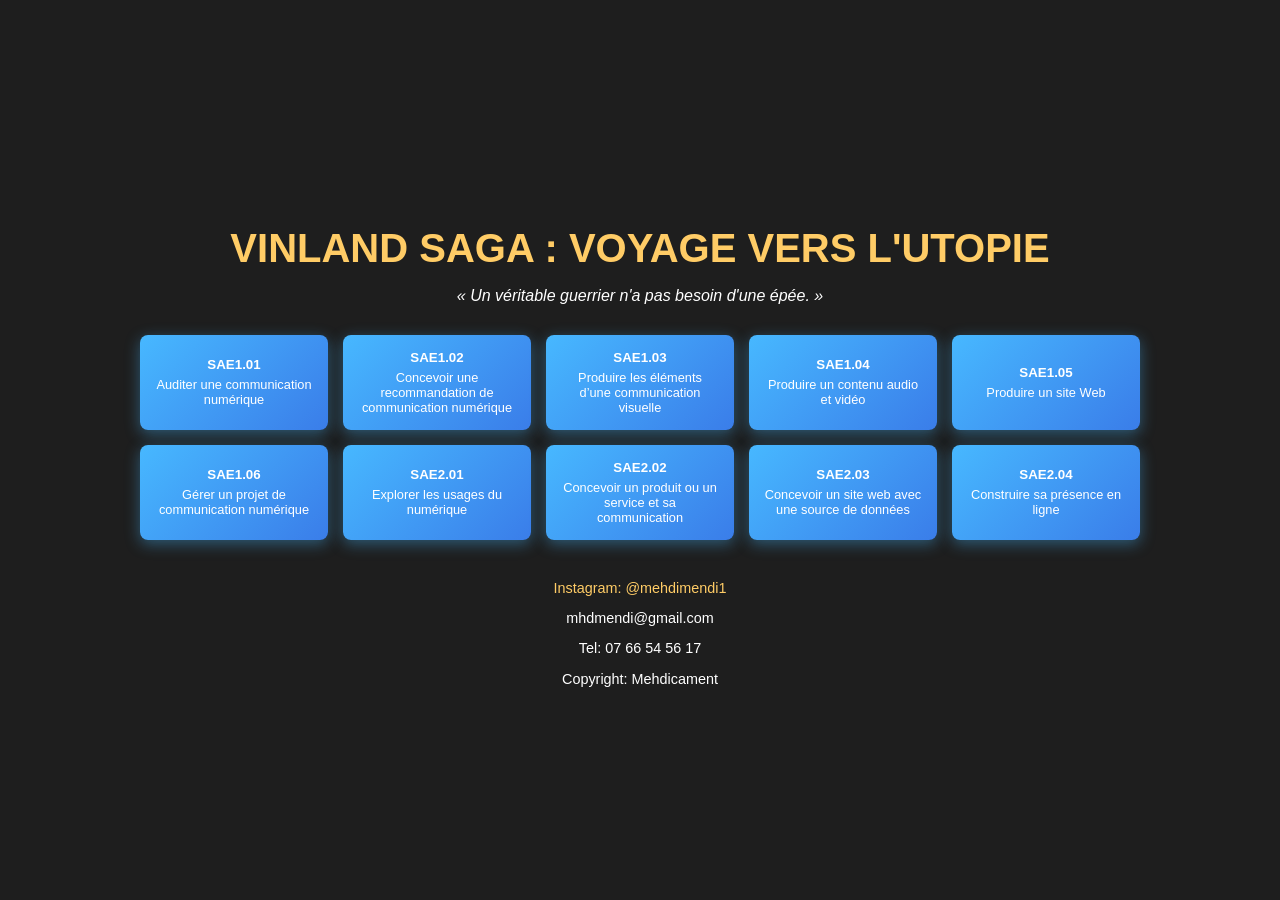
==== commit bab02f30: "Modif du site entier" ====
--- a/index.html
+++ b/index.html
@@ -1,10 +1,11 @@
 <!DOCTYPE html>
 <html lang="fr">
+
 <head>
     <meta charset="UTF-8">
     <meta name="viewport" content="width=device-width, initial-scale=1.0">
     <title>Portfolio - Vinland Saga</title>
-    <link rel="stylesheet" href="styles/styles.css"> 
+    <link rel="stylesheet" href="styles/styles.css">
     <script>
         // Ce script répare le bug visuel quand on revient en arrière
         window.addEventListener('pageshow', (event) => {
@@ -12,20 +13,21 @@
         });
     </script>
 </head>
+
 <body>
     <header class="hero-section">
         <video class="vinland" autoplay muted loop>
             <source src="img/Vinland Saga 4K  Vinland Saga Live Wallpaper.mp4" type="video/mp4">
         </video>
-        
+
         <div class="hero-content">
             <h1 class="main-title">VINLAND SAGA : VOYAGE VERS L'UTOPIE</h1>
             <p class="subtitle">« Un véritable guerrier n'a pas besoin d'une épée. »</p>
-            
+
             <div class="sae-container">
                 <div class="sae"></div>
             </div>
-            
+
             <div class="contact-info">
                 <p><a href="https://www.instagram.com/mehdimendi1/">Instagram: @mehdimendi1</a></p>
                 <p>mhdmendi@gmail.com</p>
@@ -36,6 +38,7 @@
     </header>
 
     <script src="js/dataSAE.js"></script>
-    <script src="js/scriptbutton.js"></script> 
+    <script src="js/scriptbutton.js"></script>
 </body>
+
 </html>
--- a/styles/styles.css
+++ b/styles/styles.css
@@ -1,22 +1,60 @@
 /* --- CONFIGURATION GÉNÉRALE --- */
-body, html { margin: 0; padding: 0; height: 100%; font-family: Arial, sans-serif; background: #1e1e1e; overflow-x: hidden; }
+body,
+html {
+    margin: 0;
+    padding: 0;
+    height: 100%;
+    font-family: Arial, sans-serif;
+    background: #1e1e1e;
+    overflow-x: hidden;
+}
 
 /* --- SECTION VIDÉO ET CONTENU --- */
-.hero-section { position: relative; height: 100vh; width: 100vw; display: flex; align-items: center; justify-content: center; }
-.vinland { position: absolute; width: 100%; height: 100%; object-fit: cover; z-index: 1; filter: brightness(0.5); }
-.hero-content { position: relative; z-index: 10; text-align: center; color: white; width: 90%; }
+.hero-section {
+    position: relative;
+    height: 100vh;
+    width: 100vw;
+    display: flex;
+    align-items: center;
+    justify-content: center;
+}
+
+.vinland {
+    position: absolute;
+    width: 100%;
+    height: 100%;
+    object-fit: cover;
+    z-index: 1;
+    filter: brightness(0.5);
+}
+
+.hero-content {
+    position: relative;
+    z-index: 10;
+    text-align: center;
+    color: white;
+    width: 90%;
+}
 
 /* --- TITRES --- */
-.main-title { color: #ffcc66; font-size: 2.5rem; margin-bottom: 10px; }
-.subtitle { font-style: italic; margin-bottom: 30px; }
+.main-title {
+    color: #ffcc66;
+    font-size: 2.5rem;
+    margin-bottom: 10px;
+}
+
+.subtitle {
+    font-style: italic;
+    margin-bottom: 30px;
+}
 
 /* --- GRILLE DE BOUTONS --- */
-.sae { 
-    display: grid; 
-    grid-template-columns: repeat(auto-fit, minmax(180px, 1fr)); 
-    gap: 15px; 
-    max-width: 1000px; 
-    margin: 0 auto; 
+.sae {
+    display: grid;
+    grid-template-columns: repeat(auto-fit, minmax(180px, 1fr));
+    gap: 15px;
+    max-width: 1000px;
+    margin: 0 auto;
 }
 
 
@@ -32,10 +70,27 @@
     font-weight: bold;
     box-shadow: 0 4px 15px rgba(71, 184, 255, 0.4);
     transition: 0.3s;
+    height: 100%;
 }
-.SAEbouton:hover { transform: translateY(-5px); filter: brightness(1.1); }
-.titresae { font-size: 0.8rem; font-weight: normal; margin-top: 5px; }
+
+.SAEbouton:hover {
+    transform: translateY(-5px);
+    filter: brightness(1.1);
+}
+
+.titresae {
+    font-size: 0.8rem;
+    font-weight: normal;
+    margin-top: 5px;
+}
 
 /* --- CONTACT --- */
-.contact-info { margin-top: 40px; font-size: 0.9rem; }
-.contact-info a { color: #ffcc66; text-decoration: none; }+.contact-info {
+    margin-top: 40px;
+    font-size: 0.9rem;
+}
+
+.contact-info a {
+    color: #ffcc66;
+    text-decoration: none;
+}
